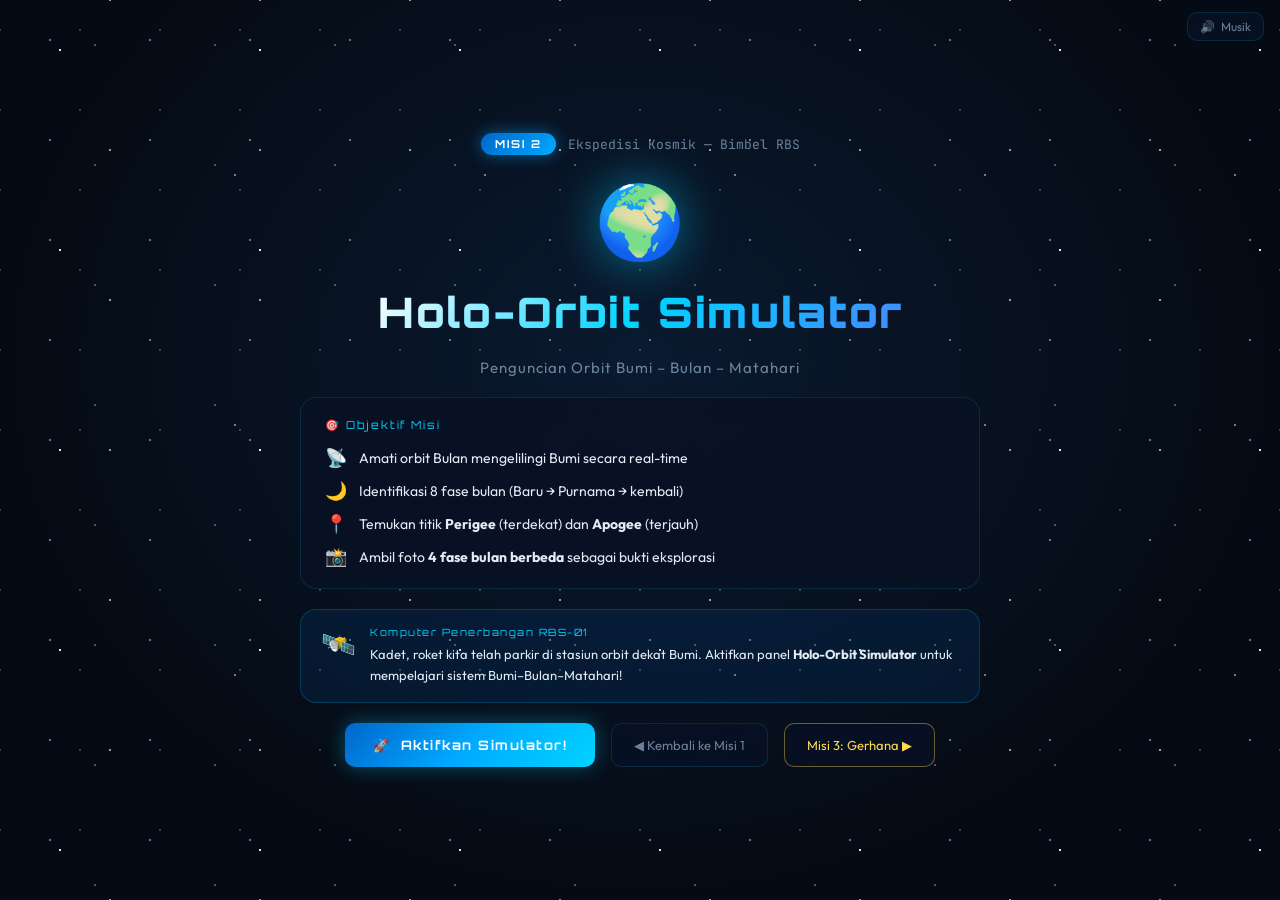
==== misi2.html @ 45ab4b59 "feat: tambahkan Misi 2 (Holo-Orbit Simulator) dan Misi 3 (Detektif Gerhana) serta integrasi navigasi" ====
<!DOCTYPE html>
<html lang="id">
<head>
  <meta charset="UTF-8">
  <meta name="viewport" content="width=device-width, initial-scale=1.0">
  <title>Misi 2: Holo-Orbit Simulator — Bimbel RBS</title>
  <meta name="description" content="Simulasi interaktif orbit Bulan, fase bulan, perigee & apogee untuk siswa Bimbel RBS.">
  <link rel="preconnect" href="https://fonts.googleapis.com">
  <link rel="preconnect" href="https://fonts.gstatic.com" crossorigin>
  <link href="https://fonts.googleapis.com/css2?family=Outfit:wght@300;400;600;700;900&family=Orbitron:wght@400;700;900&family=JetBrains+Mono:wght@400;700&display=swap" rel="stylesheet">
  <link rel="stylesheet" href="misi2.css">
</head>
<body>
<div id="game-container">

  <!-- ═══ Audio Controls ═══ -->
  <div class="audio-controls" id="audio-controls">
    <button id="btn-toggle-audio" class="btn-audio" title="Toggle Musik">
      <span class="audio-icon" id="audio-icon">🔊</span>
      <span class="audio-label" id="audio-label">Musik</span>
    </button>
  </div>

  <!-- ═══ SCREEN: Intro / Mission Select ═══ -->
  <div id="screen-intro" class="screen active">
    <div class="stars-bg"></div>
    <div class="intro-content">
      <div class="mission-badge-row">
        <span class="mission-num-pill">MISI 2</span>
        <span class="mission-chain">Ekspedisi Kosmik — Bimbel RBS</span>
      </div>
      <div class="intro-logo">🌍</div>
      <h1 class="intro-title">Holo-Orbit Simulator</h1>
      <p class="intro-subtitle">Penguncian Orbit Bumi – Bulan – Matahari</p>

      <div class="intro-objectives">
        <div class="obj-header">🎯 Objektif Misi</div>
        <div class="obj-list">
          <div class="obj-item"><span class="obj-icon">📡</span><span>Amati orbit Bulan mengelilingi Bumi secara real-time</span></div>
          <div class="obj-item"><span class="obj-icon">🌙</span><span>Identifikasi 8 fase bulan (Baru → Purnama → kembali)</span></div>
          <div class="obj-item"><span class="obj-icon">📍</span><span>Temukan titik <strong>Perigee</strong> (terdekat) dan <strong>Apogee</strong> (terjauh)</span></div>
          <div class="obj-item"><span class="obj-icon">📸</span><span>Ambil foto <strong>4 fase bulan berbeda</strong> sebagai bukti eksplorasi</span></div>
        </div>
      </div>

      <div class="narration-box-intro">
        <div class="narration-avatar">🛰️</div>
        <div class="narration-text-wrap">
          <div class="narration-speaker">Komputer Penerbangan RBS-01</div>
          <p>Kadet, roket kita telah parkir di stasiun orbit dekat Bumi. Aktifkan panel <strong>Holo-Orbit Simulator</strong> untuk mempelajari sistem Bumi–Bulan–Matahari!</p>
        </div>
      </div>

      <div class="intro-buttons">
        <button id="btn-start-mission" class="btn-primary">
          <span>🚀</span> Aktifkan Simulator!
        </button>
        <a href="index.html" class="btn-secondary-link">◀ Kembali ke Misi 1</a>
        <a href="misi3.html" class="btn-secondary-link" style="color: #ffd84d; border-color: rgba(255, 216, 77, 0.4);">Misi 3: Gerhana ▶</a>
      </div>
    </div>
  </div>

  <!-- ═══ SCREEN: Main Simulator ═══ -->
  <div id="screen-sim" class="screen">

    <!-- Top HUD Bar -->
    <div class="hud-top-bar">
      <div class="hud-top-left">
        <span class="hud-mission-tag">🛰️ MISI 2</span>
        <span class="hud-mission-name">Holo-Orbit Simulator</span>
      </div>
      <div class="hud-objectives-mini">
        <span class="obj-mini" id="mini-obj-1" title="Amati orbit">📡</span>
        <span class="obj-mini" id="mini-obj-2" title="8 Fase Bulan">🌙</span>
        <span class="obj-mini" id="mini-obj-3" title="Perigee & Apogee">📍</span>
        <span class="obj-mini" id="mini-obj-4" title="4 Foto Diambil">📸</span>
        <span class="obj-mini-label" id="obj-complete-label"></span>
      </div>
      <div class="hud-top-right">
        <a href="index.html" class="btn-hud">◀ Misi 1</a>
        <a href="misi3.html" class="btn-hud" style="color: var(--cyan); border-color: rgba(0, 212, 255, 0.4);">Misi 3: Gerhana ▶</a>
        <button id="btn-logbook-m2" class="btn-hud">📚 Catatan</button>
      </div>
    </div>

    <!-- Main 3-Column Layout -->
    <div class="sim-layout">

      <!-- LEFT: Control Panel -->
      <div class="control-panel">
        <div class="panel-header"><span class="panel-badge">⚙️</span><span>Panel Kendali Orbit</span></div>

        <div class="control-group">
          <label class="ctrl-label">🔄 Kecepatan Orbit Bulan <span class="ctrl-value" id="val-speed">1.0×</span></label>
          <input type="range" id="slider-speed" class="ctrl-slider" min="0" max="5" step="0.1" value="1">
          <div class="ctrl-hint">Geser untuk mempercepat / memperlambat</div>
        </div>

        <div class="control-group">
          <label class="ctrl-label">📐 Eksentrisitas Orbit <span class="ctrl-value" id="val-ecc">0.05</span></label>
          <input type="range" id="slider-ecc" class="ctrl-slider" min="0" max="0.50" step="0.01" value="0.05">
          <div class="ctrl-hint">Atur elipsitas lintasan (0 = lingkaran sempurna)</div>
        </div>

        <div class="control-group">
          <label class="ctrl-label">📏 Inklinasi Orbit <span class="ctrl-value" id="val-inc">5°</span></label>
          <input type="range" id="slider-inc" class="ctrl-slider" min="0" max="30" step="1" value="5">
          <div class="ctrl-hint">Kemiringan bidang orbit terhadap ekliptika</div>
        </div>

        <div class="ctrl-divider"></div>

        <!-- Perigee / Apogee Stats -->
        <div class="orbital-stats">
          <div class="orbital-stat-card perigee-card" id="card-perigee">
            <div class="os-icon">🔴</div>
            <div class="os-body">
              <div class="os-label">PERIGEE</div>
              <div class="os-value" id="val-perigee">362.600 km</div>
              <div class="os-desc">Titik orbit terdekat</div>
            </div>
          </div>
          <div class="orbital-stat-card apogee-card" id="card-apogee">
            <div class="os-icon">🔵</div>
            <div class="os-body">
              <div class="os-label">APOGEE</div>
              <div class="os-value" id="val-apogee">405.500 km</div>
              <div class="os-desc">Titik orbit terjauh</div>
            </div>
          </div>
        </div>

        <!-- Current Distance -->
        <div class="current-dist-box">
          <div class="cd-label">📡 Jarak Bulan Saat Ini</div>
          <div class="cd-value" id="val-current-dist">384.400 km</div>
          <div class="cd-bar-wrap">
            <div class="cd-bar" id="dist-bar" style="width:50%"></div>
            <span class="cd-bar-label cd-bar-near">Perigee</span>
            <span class="cd-bar-label cd-bar-far">Apogee</span>
          </div>
        </div>

        <div class="ctrl-divider"></div>

        <!-- Gerhana Info Panel -->
        <div class="eclipse-info-panel" id="eclipse-info-panel">
          <div class="eclipse-header">
            <span>🌑 Status Gerhana</span>
          </div>
          <div class="eclipse-status" id="eclipse-status">Tidak ada gerhana</div>
          <div class="eclipse-hint" id="eclipse-hint">Atur posisi Bulan sejajar dengan Matahari–Bumi untuk memicu gerhana!</div>
        </div>

        <div class="ctrl-divider"></div>

        <button id="btn-pause" class="btn-ctrl-primary">
          <span id="pause-icon">⏸️</span> <span id="pause-label">Pause Simulasi</span>
        </button>
        <button id="btn-reset" class="btn-ctrl-secondary">🔄 Reset Orbit</button>
      </div>

      <!-- CENTER: Canvas Viewport -->
      <div class="canvas-viewport">
        <div class="scanline-overlay"></div>
        <canvas id="orbit-canvas"></canvas>

        <!-- Phase Overlay (top left of canvas) -->
        <div class="phase-overlay" id="phase-overlay">
          <div class="phase-icon-large" id="phase-icon-large">🌑</div>
          <div class="phase-name-display" id="phase-name-display">Bulan Baru</div>
          <div class="phase-angle-display" id="phase-angle-display">0°</div>
        </div>

        <!-- Event Toast -->
        <div class="orbital-event-toast hidden" id="orbital-event-toast">
          <span id="event-toast-icon">📍</span>
          <span id="event-toast-text">Mencapai Perigee!</span>
        </div>

        <!-- Eclipse Toast -->
        <div class="eclipse-event-toast hidden" id="eclipse-event-toast">
          <span id="eclipse-toast-icon">🌑</span>
          <span id="eclipse-toast-text">Gerhana Matahari Terdeteksi!</span>
        </div>

        <!-- Zoom Controls -->
        <div class="zoom-controls">
          <button id="btn-zoom-in" class="btn-zoom">+</button>
          <button id="btn-zoom-out" class="btn-zoom">−</button>
          <span class="zoom-label" id="zoom-label">1.0×</span>
        </div>
      </div>

      <!-- RIGHT: Phase Panel & Camera -->
      <div class="phase-panel">
        <div class="panel-header"><span class="panel-badge">🌙</span><span>8 Fase Bulan</span></div>
        <div class="phase-grid" id="phase-grid">
          <!-- Populated by JS -->
        </div>

        <div class="ctrl-divider"></div>

        <!-- Camera Section -->
        <div class="camera-section">
          <div class="panel-header"><span class="panel-badge">📸</span><span>Kamera Misi</span></div>
          <div class="camera-preview" id="camera-preview">
            <div class="camera-reticle">
              <span class="rc rc-tl"></span><span class="rc rc-tr"></span>
              <span class="rc rc-bl"></span><span class="rc rc-br"></span>
            </div>
            <div class="cam-moon-view" id="cam-moon-view">
              <div class="cam-moon-graphic" id="cam-moon-graphic">🌑</div>
            </div>
            <div class="cam-data-bar">
              <span id="cam-phase-label">Bulan Baru</span>
              <span id="cam-angle-label">0°</span>
            </div>
          </div>

          <button id="btn-capture" class="btn-capture">
            <span>📸</span> Ambil Foto Fase Bulan
          </button>
          <div class="capture-counter">
            Foto: <span id="capture-count">0</span>/4 target
            <span class="unique-badge" id="unique-badge"></span>
          </div>

          <!-- Photo Gallery -->
          <div class="photo-gallery" id="photo-gallery"></div>
        </div>

        <div class="ctrl-divider"></div>

        <!-- Mission Status -->
        <div class="mission-status-box">
          <div class="ms-title">📋 Progress Misi</div>
          <div class="ms-bar-wrap"><div class="ms-bar" id="ms-bar"></div></div>
          <div class="ms-percent" id="ms-percent">0%</div>
        </div>
        <button id="btn-complete" class="btn-complete hidden">🏆 Selesaikan Misi!</button>
      </div>

    </div><!-- .sim-layout -->

    <!-- Bottom Ticker -->
    <div class="bottom-ticker">
      <span class="ticker-label">🛰️ KOMPUTER:</span>
      <span class="ticker-text" id="ticker-text">Sistem Holo-Orbit aktif. Gunakan slider untuk mengatur orbit!</span>
    </div>
  </div>

  <!-- ═══ SCREEN: Mission Complete ═══ -->
  <div id="screen-complete" class="screen">
    <div class="stars-bg"></div>
    <div class="complete-content">
      <div class="complete-badge">🏅</div>
      <h2>Misi 2 Selesai!</h2>
      <p class="complete-sub">Holo-Orbit Simulator berhasil dioperasikan, Kadet!</p>

      <div class="complete-stats-grid" id="complete-stats"></div>

      <div class="gallery-recap">
        <h3>📷 Koleksi Foto Astronomimu</h3>
        <div class="gallery-recap-grid" id="gallery-recap-grid"></div>
      </div>

      <div class="complete-certificate">
        <div class="cert-mini-header">
          <span class="cert-rbs">BIMBEL RBS</span> — Sertifikat Penyelesaian Misi
        </div>
        <div class="cert-cadet-name" id="cert-cadet-name">—</div>
        <div class="cert-mission">telah menyelesaikan Misi 2: Holo-Orbit Simulator</div>
        <div class="cert-grade" id="cert-grade">Predikat: —</div>
      </div>

      <div class="complete-actions">
        <a href="misi3.html" id="btn-next-mission" class="btn-primary" style="text-decoration: none;">
          🚀 Lanjut ke Misi 3: Detektif Gerhana
        </a>
        <button id="btn-replay-m2" class="btn-secondary">🔄 Ulangi Misi 2</button>
        <a href="index.html" class="btn-secondary-link">🏠 Kembali ke Misi 1</a>
      </div>
    </div>
  </div>

  <!-- ═══ SCREEN: Logbook ═══ -->
  <div id="screen-logbook" class="screen">
    <div class="logbook-content">
      <h2>📚 Catatan Ilmiah Orbit</h2>
      <p class="logbook-sub">Data Sistem Bumi – Bulan – Matahari</p>

      <div class="logbook-grid">
        <div class="logbook-card">
          <div class="lc-icon">🌍</div>
          <div class="lc-title">Planet Bumi</div>
          <div class="lc-items">
            <div class="lc-row"><span>Jarak ke Matahari</span><strong>149,6 juta km (1 AU)</strong></div>
            <div class="lc-row"><span>Kala Revolusi</span><strong>365,25 hari</strong></div>
            <div class="lc-row"><span>Kala Rotasi</span><strong>24 jam</strong></div>
            <div class="lc-row"><span>Kemiringan Sumbu</span><strong>23,5°</strong></div>
          </div>
        </div>
        <div class="logbook-card">
          <div class="lc-icon">🌙</div>
          <div class="lc-title">Bulan (Luna)</div>
          <div class="lc-items">
            <div class="lc-row"><span>Perigee (Terdekat)</span><strong>362.600 km</strong></div>
            <div class="lc-row"><span>Apogee (Terjauh)</span><strong>405.500 km</strong></div>
            <div class="lc-row"><span>Rata-rata Jarak</span><strong>384.400 km</strong></div>
            <div class="lc-row"><span>Periode Orbit</span><strong>27,3 hari</strong></div>
            <div class="lc-row"><span>Siklus Fase (Sinodik)</span><strong>29,5 hari</strong></div>
            <div class="lc-row"><span>Eksentrisitas Orbit</span><strong>0,0549</strong></div>
          </div>
        </div>
        <div class="logbook-card">
          <div class="lc-icon">🌑</div>
          <div class="lc-title">8 Fase Bulan</div>
          <div class="lc-items">
            <div class="lc-row"><span>🌑 Bulan Baru</span><strong>0° – Tak terlihat</strong></div>
            <div class="lc-row"><span>🌒 Sabit Muda</span><strong>45° – ~25% terang</strong></div>
            <div class="lc-row"><span>🌓 Kuartir Pertama</span><strong>90° – Separuh kanan</strong></div>
            <div class="lc-row"><span>🌔 Cembung Muda</span><strong>135° – ~75% terang</strong></div>
            <div class="lc-row"><span>🌕 Bulan Purnama</span><strong>180° – Penuh terang</strong></div>
            <div class="lc-row"><span>🌖 Cembung Tua</span><strong>225° – ~75% terang</strong></div>
            <div class="lc-row"><span>🌗 Kuartir Terakhir</span><strong>270° – Separuh kiri</strong></div>
            <div class="lc-row"><span>🌘 Sabit Tua</span><strong>315° – ~25% terang</strong></div>
          </div>
        </div>
        <div class="logbook-card">
          <div class="lc-icon">🌑</div>
          <div class="lc-title">Gerhana Matahari & Bulan</div>
          <div class="lc-items">
            <div class="lc-row"><span>Gerhana Matahari</span><strong>Bulan di antara Matahari & Bumi (Bulan Baru)</strong></div>
            <div class="lc-row"><span>Gerhana Bulan</span><strong>Bumi di antara Matahari & Bulan (Bulan Purnama)</strong></div>
            <div class="lc-row"><span>Syzygy</span><strong>Konfigurasi tiga benda sejajar lurus</strong></div>
            <div class="lc-row"><span>Umbra</span><strong>Bayangan penuh (gerhana total)</strong></div>
            <div class="lc-row"><span>Penumbra</span><strong>Bayangan sebagian (gerhana parsial)</strong></div>
          </div>
        </div>
      </div>

      <button id="btn-close-logbook" class="btn-secondary">◀ Kembali ke Simulator</button>
    </div>
  </div>

</div><!-- #game-container -->

<script src="misi2.js"></script>
</body>
</html>
---- misi2.css ----
/* ============================================================
   misi2.css — Misi 2: Holo-Orbit Simulator | Bimbel RBS
   Dark space cockpit aesthetic — glassmorphism panels
   ============================================================ */

/* ── Google Fonts ─────────────────────────────────────────── */
@import url('https://fonts.googleapis.com/css2?family=Outfit:wght@300;400;600;700;900&family=Orbitron:wght@400;700;900&family=JetBrains+Mono:wght@400;700&display=swap');

/* ── Reset & Base ─────────────────────────────────────────── */
*, *::before, *::after { box-sizing: border-box; margin: 0; padding: 0; }

:root {
  --cyan:     #00d4ff;
  --cyan-dim: rgba(0, 212, 255, 0.18);
  --cyan-glow:rgba(0, 212, 255, 0.45);
  --gold:     #ffd84d;
  --gold-dim: rgba(255, 216, 77, 0.18);
  --green:    #44dd88;
  --red:      #ff4455;
  --bg:       #050b14;
  --bg2:      #080f1c;
  --panel:    rgba(8, 18, 36, 0.88);
  --panel-b:  rgba(0, 212, 255, 0.14);
  --text:     #e2ecf5;
  --text-dim: rgba(160, 190, 220, 0.65);
  --font:     'Outfit', sans-serif;
  --font-mono:'JetBrains Mono', monospace;
  --font-hud: 'Orbitron', sans-serif;
  --radius:   10px;
  --radius-lg:16px;
  --transition: 0.25s ease;
}

html, body {
  width: 100%; height: 100%; overflow: hidden;
  background: var(--bg);
  font-family: var(--font);
  color: var(--text);
}

#game-container {
  width: 100vw; height: 100vh;
  position: relative; overflow: hidden;
  background: radial-gradient(ellipse at 50% 30%, #0a1628 0%, #050b14 60%, #020609 100%);
}

/* ── Screens ──────────────────────────────────────────────── */
.screen {
  position: absolute; inset: 0;
  display: none; flex-direction: column;
  opacity: 0; transition: opacity 0.4s ease;
}
.screen.active {
  display: flex; opacity: 1;
}

/* ── Stars Background ─────────────────────────────────────── */
.stars-bg {
  position: absolute; inset: 0; overflow: hidden; pointer-events: none;
  background: transparent;
}
.stars-bg::before, .stars-bg::after {
  content: '';
  position: absolute; inset: -50%;
  background-image:
    radial-gradient(circle, rgba(255,255,255,0.9) 1px, transparent 1px),
    radial-gradient(circle, rgba(255,255,255,0.6) 1px, transparent 1px),
    radial-gradient(circle, rgba(200,220,255,0.5) 1px, transparent 1px);
  background-size: 200px 200px, 150px 150px, 100px 100px;
  background-position: 0 0, 75px 75px, 40px 40px;
  animation: starsFloat 80s linear infinite;
}
.stars-bg::after {
  background-size: 250px 250px, 120px 120px, 80px 80px;
  animation-duration: 120s; animation-direction: reverse;
  opacity: 0.5;
}
@keyframes starsFloat { 0%{transform:translate(0,0)} 100%{transform:translate(40px,30px)} }

/* ── Audio Controls ───────────────────────────────────────── */
.audio-controls {
  position: fixed; top: 12px; right: 16px; z-index: 9999;
  display: flex; gap: 8px;
}
.btn-audio {
  display: flex; align-items: center; gap: 6px;
  background: var(--panel); border: 1px solid var(--panel-b);
  border-radius: var(--radius); padding: 6px 12px;
  color: var(--text-dim); font-family: var(--font); font-size: 12px;
  cursor: pointer; transition: var(--transition);
  backdrop-filter: blur(10px);
}
.btn-audio:hover { border-color: var(--cyan); color: var(--cyan); }
.btn-audio.muted { opacity: 0.5; }

/* ═══════════════════════════════════════════════════════════
   SCREEN: INTRO
   ═══════════════════════════════════════════════════════════ */
#screen-intro {
  justify-content: center; align-items: center;
  background: radial-gradient(ellipse at 50% 40%, #0a1a30 0%, #050b14 70%);
}

.intro-content {
  position: relative; z-index: 2;
  display: flex; flex-direction: column; align-items: center;
  gap: 20px; max-width: 680px; width: 90%; text-align: center;
  animation: fadeSlideUp 0.7s ease both;
}
@keyframes fadeSlideUp {
  from { opacity:0; transform:translateY(30px); }
  to   { opacity:1; transform:translateY(0); }
}

.mission-badge-row {
  display: flex; align-items: center; gap: 12px; flex-wrap: wrap; justify-content: center;
}
.mission-num-pill {
  background: linear-gradient(135deg, #0066cc, #00aaff);
  color: #fff; font-family: var(--font-hud); font-size: 11px;
  font-weight: 700; letter-spacing: 2px; padding: 4px 14px;
  border-radius: 20px; box-shadow: 0 0 16px rgba(0,170,255,0.5);
}
.mission-chain {
  color: var(--text-dim); font-size: 13px; font-family: var(--font-mono);
}

.intro-logo {
  font-size: 72px; animation: floatBob 3s ease-in-out infinite;
  filter: drop-shadow(0 0 24px rgba(0,212,255,0.5));
}
@keyframes floatBob {
  0%,100%{transform:translateY(0)} 50%{transform:translateY(-10px)}
}

.intro-title {
  font-family: var(--font-hud); font-size: clamp(26px, 5vw, 42px);
  font-weight: 900; letter-spacing: 2px;
  background: linear-gradient(135deg, #ffffff, #00d4ff, #4488ff);
  -webkit-background-clip: text; -webkit-text-fill-color: transparent;
  background-clip: text;
  text-shadow: none;
}
.intro-subtitle {
  color: var(--text-dim); font-size: 15px; letter-spacing: 1px;
}

.intro-objectives {
  background: var(--panel); border: 1px solid var(--panel-b);
  border-radius: var(--radius-lg); padding: 20px 24px;
  text-align: left; width: 100%; backdrop-filter: blur(12px);
}
.obj-header {
  font-family: var(--font-hud); font-size: 11px; letter-spacing: 2px;
  color: var(--cyan); margin-bottom: 14px;
}
.obj-list { display: flex; flex-direction: column; gap: 10px; }
.obj-item {
  display: flex; align-items: center; gap: 12px;
  font-size: 14px; color: var(--text);
}
.obj-icon { font-size: 18px; flex-shrink: 0; }

.narration-box-intro {
  display: flex; align-items: flex-start; gap: 14px;
  background: rgba(0,100,200,0.12); border: 1px solid rgba(0,212,255,0.2);
  border-radius: var(--radius-lg); padding: 16px 20px;
  width: 100%; text-align: left;
}
.narration-avatar { font-size: 28px; flex-shrink: 0; }
.narration-speaker { font-family: var(--font-hud); font-size: 10px; letter-spacing: 1.5px; color: var(--cyan); margin-bottom: 6px; }
.narration-text-wrap p { font-size: 13px; color: var(--text); line-height: 1.6; }

.intro-buttons {
  display: flex; gap: 16px; flex-wrap: wrap; justify-content: center;
}

/* ── Buttons ──────────────────────────────────────────────── */
.btn-primary {
  display: inline-flex; align-items: center; gap: 10px;
  background: linear-gradient(135deg, #0066cc, #00aaff, #00d4ff);
  color: #fff; font-family: var(--font-hud); font-size: 13px;
  font-weight: 700; letter-spacing: 1.5px;
  border: none; border-radius: var(--radius); padding: 14px 28px;
  cursor: pointer; transition: var(--transition);
  box-shadow: 0 0 20px rgba(0,212,255,0.35);
}
.btn-primary:hover:not(:disabled) {
  transform: translateY(-2px);
  box-shadow: 0 6px 30px rgba(0,212,255,0.55);
}
.btn-primary:disabled {
  opacity: 0.45; cursor: not-allowed; filter: grayscale(0.5);
}

.btn-secondary {
  display: inline-flex; align-items: center; gap: 8px;
  background: var(--panel); border: 1px solid var(--panel-b);
  color: var(--text); font-family: var(--font); font-size: 13px;
  border-radius: var(--radius); padding: 12px 22px;
  cursor: pointer; transition: var(--transition);
  backdrop-filter: blur(10px);
}
.btn-secondary:hover { border-color: var(--cyan); color: var(--cyan); }

.btn-secondary-link {
  display: inline-flex; align-items: center; gap: 8px;
  background: var(--panel); border: 1px solid var(--panel-b);
  color: var(--text-dim); font-family: var(--font); font-size: 13px;
  text-decoration: none; border-radius: var(--radius); padding: 12px 22px;
  transition: var(--transition); backdrop-filter: blur(10px);
}
.btn-secondary-link:hover { border-color: var(--cyan); color: var(--cyan); }

/* ═══════════════════════════════════════════════════════════
   SCREEN: SIMULATOR
   ═══════════════════════════════════════════════════════════ */
#screen-sim {
  flex-direction: column;
  background: radial-gradient(ellipse at 50% 20%, #081428 0%, #050b14 60%);
}

/* ── Top HUD Bar ──────────────────────────────────────────── */
.hud-top-bar {
  display: flex; align-items: center; justify-content: space-between;
  height: 48px; padding: 0 16px;
  background: rgba(4, 10, 22, 0.92);
  border-bottom: 1px solid rgba(0, 212, 255, 0.2);
  flex-shrink: 0; gap: 12px; flex-wrap: nowrap;
}
.hud-top-left {
  display: flex; align-items: center; gap: 10px; flex-shrink: 0;
}
.hud-mission-tag {
  font-family: var(--font-hud); font-size: 10px; letter-spacing: 2px;
  color: var(--cyan); background: var(--cyan-dim); border: 1px solid var(--cyan);
  padding: 3px 10px; border-radius: 20px;
}
.hud-mission-name {
  font-family: var(--font-hud); font-size: 12px; color: var(--text); letter-spacing: 1px;
}
.hud-objectives-mini {
  display: flex; align-items: center; gap: 6px;
}
.obj-mini {
  font-size: 18px; opacity: 0.35; transition: var(--transition);
  filter: grayscale(1); cursor: default;
}
.obj-mini.done {
  opacity: 1; filter: grayscale(0);
  filter: drop-shadow(0 0 8px var(--cyan));
}
.obj-mini-label {
  font-family: var(--font-hud); font-size: 10px; color: var(--green); letter-spacing: 1px; margin-left: 4px;
}
.hud-top-right {
  display: flex; align-items: center; gap: 8px; flex-shrink: 0;
}
.btn-hud {
  display: inline-flex; align-items: center; gap: 6px;
  background: rgba(0,212,255,0.08); border: 1px solid rgba(0,212,255,0.25);
  color: var(--text); font-family: var(--font); font-size: 11px;
  border-radius: 6px; padding: 5px 12px; cursor: pointer;
  text-decoration: none; transition: var(--transition);
}
.btn-hud:hover { border-color: var(--cyan); color: var(--cyan); background: rgba(0,212,255,0.15); }

/* ── Main 3-Column Layout ─────────────────────────────────── */
.sim-layout {
  display: grid;
  grid-template-columns: 230px 1fr 230px;
  gap: 0;
  flex: 1;
  overflow: hidden;
  min-height: 0;
}

/* ── Panels (Left & Right) ────────────────────────────────── */
.control-panel, .phase-panel {
  background: rgba(4, 12, 28, 0.94);
  border-right: 1px solid rgba(0,212,255,0.12);
  overflow-y: auto; overflow-x: hidden;
  padding: 14px;
  display: flex; flex-direction: column; gap: 10px;
  scrollbar-width: thin;
  scrollbar-color: rgba(0,212,255,0.3) transparent;
}
.phase-panel { border-right: none; border-left: 1px solid rgba(0,212,255,0.12); }

.panel-header {
  display: flex; align-items: center; gap: 8px;
  font-family: var(--font-hud); font-size: 10px; letter-spacing: 1.5px;
  color: var(--cyan); text-transform: uppercase;
  padding-bottom: 8px; border-bottom: 1px solid rgba(0,212,255,0.12);
}
.panel-badge { font-size: 14px; }

/* ── Sliders & Controls ───────────────────────────────────── */
.control-group { display: flex; flex-direction: column; gap: 6px; }
.ctrl-label {
  display: flex; justify-content: space-between; align-items: center;
  font-size: 11px; color: var(--text-dim); letter-spacing: 0.3px;
}
.ctrl-value {
  font-family: var(--font-mono); font-size: 11px; color: var(--cyan);
  background: var(--cyan-dim); padding: 2px 7px; border-radius: 4px;
}
.ctrl-slider {
  -webkit-appearance: none; width: 100%; height: 4px;
  background: rgba(255,255,255,0.1); border-radius: 2px; outline: none;
  cursor: pointer;
}
.ctrl-slider::-webkit-slider-thumb {
  -webkit-appearance: none; width: 14px; height: 14px;
  border-radius: 50%; background: var(--cyan);
  box-shadow: 0 0 8px var(--cyan-glow); cursor: pointer;
  transition: transform 0.15s;
}
.ctrl-slider::-webkit-slider-thumb:hover { transform: scale(1.2); }
.ctrl-hint { font-size: 10px; color: rgba(140,175,210,0.5); }

.ctrl-divider {
  height: 1px; background: rgba(0,212,255,0.1); margin: 2px 0;
}

/* ── Orbital Stats ────────────────────────────────────────── */
.orbital-stats { display: flex; flex-direction: column; gap: 8px; }
.orbital-stat-card {
  display: flex; align-items: center; gap: 10px;
  background: rgba(255,255,255,0.04); border-radius: var(--radius);
  padding: 10px 12px; border: 1px solid transparent;
  transition: var(--transition);
}
.perigee-card { border-color: rgba(255,80,80,0.2); }
.apogee-card  { border-color: rgba(80,140,255,0.2); }
.orbital-stat-card.active { animation: cardPulse 0.6s ease; }
@keyframes cardPulse {
  0%,100%{transform:scale(1)} 50%{transform:scale(1.04)}
}
.os-icon { font-size: 20px; }
.os-label { font-family: var(--font-hud); font-size: 9px; letter-spacing: 2px; color: var(--text-dim); }
.os-value { font-family: var(--font-mono); font-size: 13px; color: var(--text); font-weight: 700; }
.os-desc  { font-size: 10px; color: var(--text-dim); }

/* ── Current Distance Box ─────────────────────────────────── */
.current-dist-box {
  background: rgba(0,212,255,0.04); border: 1px solid rgba(0,212,255,0.12);
  border-radius: var(--radius); padding: 10px 12px;
  display: flex; flex-direction: column; gap: 6px;
}
.cd-label { font-size: 10px; color: var(--text-dim); }
.cd-value {
  font-family: var(--font-mono); font-size: 14px; color: var(--cyan); font-weight: 700;
}
.cd-bar-wrap {
  position: relative; height: 6px; background: rgba(255,255,255,0.08); border-radius: 3px;
}
.cd-bar {
  height: 100%; background: linear-gradient(90deg, #ff4455, #00d4ff);
  border-radius: 3px; transition: width 0.3s ease;
}
.cd-bar-label {
  position: absolute; top: 10px; font-size: 9px; color: var(--text-dim);
}
.cd-bar-near { left: 0; }
.cd-bar-far  { right: 0; }

/* ── Eclipse Info Panel ───────────────────────────────────── */
.eclipse-info-panel {
  background: rgba(15, 5, 25, 0.7); border: 1px solid rgba(120,80,200,0.3);
  border-radius: var(--radius); padding: 10px 12px;
  display: flex; flex-direction: column; gap: 6px;
}
.eclipse-header {
  font-family: var(--font-hud); font-size: 10px; letter-spacing: 1.5px;
  color: #cc88ff;
}
.eclipse-status {
  font-family: var(--font-mono); font-size: 12px; color: var(--text);
}
.eclipse-info-panel.solar-eclipse { border-color: rgba(255,180,0,0.5); background: rgba(25,15,0,0.8); }
.eclipse-info-panel.solar-eclipse .eclipse-header { color: var(--gold); }
.eclipse-info-panel.lunar-eclipse { border-color: rgba(200,50,50,0.5); background: rgba(25,5,5,0.8); }
.eclipse-info-panel.lunar-eclipse .eclipse-header { color: #ff7766; }
.eclipse-hint { font-size: 10px; color: var(--text-dim); line-height: 1.5; }

/* ── Control Buttons ──────────────────────────────────────── */
.btn-ctrl-primary {
  display: flex; align-items: center; justify-content: center; gap: 8px;
  background: linear-gradient(135deg, #0055aa, #0088dd);
  color: #fff; font-family: var(--font-hud); font-size: 11px; letter-spacing: 1px;
  border: none; border-radius: var(--radius); padding: 10px; cursor: pointer;
  transition: var(--transition); width: 100%;
}
.btn-ctrl-primary:hover { background: linear-gradient(135deg, #0066cc, #00aaff); }
.btn-ctrl-secondary {
  display: flex; align-items: center; justify-content: center; gap: 8px;
  background: rgba(255,255,255,0.05); border: 1px solid rgba(255,255,255,0.1);
  color: var(--text-dim); font-family: var(--font); font-size: 12px;
  border-radius: var(--radius); padding: 9px; cursor: pointer;
  transition: var(--transition); width: 100%;
}
.btn-ctrl-secondary:hover { border-color: var(--cyan); color: var(--cyan); }

/* ═══════════════════════════════════════════════════════════
   CENTER: CANVAS VIEWPORT
   ═══════════════════════════════════════════════════════════ */
.canvas-viewport {
  position: relative; overflow: hidden;
  background: #020810;
}

#orbit-canvas {
  width: 100%; height: 100%; display: block;
}

/* Scanline Overlay (CRT effect) */
.scanline-overlay {
  position: absolute; inset: 0; pointer-events: none; z-index: 3;
  background: repeating-linear-gradient(
    to bottom,
    rgba(0,0,0,0) 0px, rgba(0,0,0,0) 2px,
    rgba(0,0,0,0.05) 2px, rgba(0,0,0,0.05) 4px
  );
}

/* ── Phase Overlay ────────────────────────────────────────── */
.phase-overlay {
  position: absolute; top: 12px; left: 12px; z-index: 5;
  background: rgba(4,10,24,0.82); border: 1px solid var(--panel-b);
  border-radius: var(--radius-lg); padding: 10px 14px;
  display: flex; align-items: center; gap: 10px;
  backdrop-filter: blur(10px);
}
.phase-icon-large { font-size: 32px; transition: all 0.4s ease; }
.phase-name-display {
  font-family: var(--font-hud); font-size: 12px; color: var(--cyan);
  white-space: nowrap;
}
.phase-angle-display {
  font-family: var(--font-mono); font-size: 11px; color: var(--text-dim);
}

/* ── Toasts ───────────────────────────────────────────────── */
.orbital-event-toast, .eclipse-event-toast {
  position: absolute; bottom: 60px; left: 50%; transform: translateX(-50%);
  background: rgba(4, 14, 30, 0.93); border: 1px solid var(--cyan);
  border-radius: 20px; padding: 8px 20px;
  display: flex; align-items: center; gap: 10px;
  font-family: var(--font-hud); font-size: 13px; color: var(--cyan);
  letter-spacing: 1px; z-index: 10;
  animation: toastIn 0.35s ease;
  backdrop-filter: blur(10px);
  white-space: nowrap;
}
.eclipse-event-toast {
  bottom: 108px; border-color: #cc88ff; color: #cc88ff;
}
.eclipse-event-toast.solar { border-color: var(--gold); color: var(--gold); }
.eclipse-event-toast.lunar { border-color: #ff7766; color: #ff7766; }
@keyframes toastIn {
  from { opacity:0; transform: translateX(-50%) translateY(10px); }
  to   { opacity:1; transform: translateX(-50%) translateY(0); }
}
.hidden { display: none !important; }

/* ── Zoom Controls ────────────────────────────────────────── */
.zoom-controls {
  position: absolute; bottom: 12px; right: 12px; z-index: 6;
  display: flex; flex-direction: column; align-items: center; gap: 4px;
}
.btn-zoom {
  width: 30px; height: 30px; border-radius: 50%;
  background: rgba(0,212,255,0.1); border: 1px solid rgba(0,212,255,0.3);
  color: var(--cyan); font-size: 18px; cursor: pointer;
  transition: var(--transition); display: flex; align-items: center; justify-content: center;
}
.btn-zoom:hover { background: rgba(0,212,255,0.25); }
.zoom-label { font-family: var(--font-mono); font-size: 10px; color: var(--text-dim); }

/* ═══════════════════════════════════════════════════════════
   RIGHT: PHASE PANEL
   ═══════════════════════════════════════════════════════════ */
.phase-grid {
  display: grid; grid-template-columns: 1fr 1fr; gap: 6px;
}
.phase-card {
  display: flex; flex-direction: column; align-items: center; gap: 4px;
  background: rgba(255,255,255,0.04); border: 1px solid rgba(255,255,255,0.07);
  border-radius: var(--radius); padding: 8px 6px; cursor: default;
  transition: var(--transition); text-align: center;
}
.phase-card.current {
  border-color: var(--cyan); background: var(--cyan-dim);
  box-shadow: 0 0 12px var(--cyan-glow);
}
.phase-card.seen {
  border-color: rgba(68,221,136,0.4); background: rgba(68,221,136,0.06);
}
.phase-card.captured {
  border-color: var(--gold); background: var(--gold-dim);
}
.phase-emoji { font-size: 22px; }
.phase-name-sm { font-size: 9px; color: var(--text-dim); line-height: 1.3; }
.phase-deg-sm  { font-family: var(--font-mono); font-size: 9px; color: var(--text-dim); }
.phase-status-icon { font-size: 11px; }

/* ── Camera Section ───────────────────────────────────────── */
.camera-section { display: flex; flex-direction: column; gap: 8px; }

.camera-preview {
  position: relative; height: 100px; border-radius: var(--radius);
  background: #010508; border: 1px solid rgba(0,212,255,0.2);
  overflow: hidden; display: flex; flex-direction: column;
}

/* Reticle corners */
.camera-reticle { position: absolute; inset: 0; pointer-events: none; z-index: 2; }
.rc {
  position: absolute; width: 12px; height: 12px;
  border-color: var(--cyan); border-style: solid; border-width: 0;
}
.rc-tl { top:5px; left:5px;  border-top-width:2px; border-left-width:2px; }
.rc-tr { top:5px; right:5px; border-top-width:2px; border-right-width:2px; }
.rc-bl { bottom:5px; left:5px;  border-bottom-width:2px; border-left-width:2px; }
.rc-br { bottom:5px; right:5px; border-bottom-width:2px; border-right-width:2px; }

.cam-moon-view {
  flex: 1; display: flex; align-items: center; justify-content: center;
}
.cam-moon-graphic { font-size: 36px; transition: all 0.4s ease; }
.cam-data-bar {
  display: flex; justify-content: space-between; padding: 4px 8px;
  background: rgba(0,0,0,0.4); font-family: var(--font-mono); font-size: 10px;
  color: var(--text-dim);
}

.btn-capture {
  display: flex; align-items: center; justify-content: center; gap: 8px;
  background: linear-gradient(135deg, #332200, #664400);
  border: 1px solid rgba(255,216,77,0.4); border-radius: var(--radius);
  color: var(--gold); font-family: var(--font-hud); font-size: 11px;
  letter-spacing: 1px; padding: 10px; cursor: pointer; width: 100%;
  transition: var(--transition);
}
.btn-capture:hover {
  background: linear-gradient(135deg, #554400, #887700);
  box-shadow: 0 0 14px rgba(255,216,77,0.3);
}
.btn-capture:active { transform: scale(0.97); }

.capture-counter {
  text-align: center; font-size: 11px; color: var(--text-dim);
  font-family: var(--font-mono);
}
.unique-badge {
  font-size: 10px; color: var(--green); margin-left: 4px;
}

.photo-gallery {
  display: grid; grid-template-columns: repeat(4, 1fr); gap: 5px;
  min-height: 40px;
}
.photo-thumb {
  aspect-ratio: 1; border-radius: 6px;
  background: rgba(255,255,255,0.04); border: 1px solid rgba(255,255,255,0.08);
  display: flex; flex-direction: column; align-items: center; justify-content: center;
  font-size: 18px; gap: 2px;
  position: relative; overflow: hidden; transition: var(--transition);
  animation: photoAppear 0.35s ease;
}
@keyframes photoAppear {
  from { opacity:0; transform: scale(0.7); }
  to   { opacity:1; transform: scale(1); }
}
.photo-thumb:hover { border-color: var(--gold); }
.photo-thumb-label { font-size: 7px; color: var(--text-dim); text-align: center; line-height: 1.1; }
.photo-thumb-badge {
  position: absolute; top: 2px; right: 2px;
  background: var(--gold); color: #000; font-size: 7px;
  border-radius: 3px; padding: 1px 3px;
}

/* ── Mission Status ───────────────────────────────────────── */
.mission-status-box {
  display: flex; flex-direction: column; gap: 6px;
}
.ms-title { font-family: var(--font-hud); font-size: 10px; letter-spacing: 1.5px; color: var(--text-dim); }
.ms-bar-wrap { height: 6px; background: rgba(255,255,255,0.07); border-radius: 3px; overflow: hidden; }
.ms-bar { height: 100%; background: linear-gradient(90deg, var(--cyan), var(--green)); border-radius: 3px; transition: width 0.5s ease; width: 0; }
.ms-percent { font-family: var(--font-mono); font-size: 12px; color: var(--cyan); text-align: right; }

.btn-complete {
  display: flex; align-items: center; justify-content: center; gap: 8px;
  background: linear-gradient(135deg, #004400, #008800);
  border: 1px solid rgba(68,221,136,0.5); border-radius: var(--radius);
  color: var(--green); font-family: var(--font-hud); font-size: 12px;
  letter-spacing: 1px; padding: 12px; cursor: pointer; width: 100%;
  transition: var(--transition); animation: completePulse 1.5s ease infinite;
}
.btn-complete:hover { background: linear-gradient(135deg, #006600, #00aa00); }
@keyframes completePulse {
  0%,100%{box-shadow:0 0 0 0 rgba(68,221,136,0)} 50%{box-shadow:0 0 0 6px rgba(68,221,136,0.2)}
}

/* ── Bottom Ticker ────────────────────────────────────────── */
.bottom-ticker {
  display: flex; align-items: center; gap: 12px;
  height: 34px; padding: 0 16px; flex-shrink: 0;
  background: rgba(4,10,22,0.94);
  border-top: 1px solid rgba(0,212,255,0.12);
  font-size: 12px; overflow: hidden;
}
.ticker-label {
  font-family: var(--font-hud); font-size: 10px; letter-spacing: 1.5px;
  color: var(--cyan); white-space: nowrap; flex-shrink: 0;
}
.ticker-text {
  color: var(--text-dim); white-space: nowrap;
  animation: tickerScroll 20s linear infinite;
}
@keyframes tickerScroll {
  0%{transform:translateX(0)} 100%{transform:translateX(-30%)}
}

/* ═══════════════════════════════════════════════════════════
   SCREEN: COMPLETE
   ═══════════════════════════════════════════════════════════ */
#screen-complete {
  justify-content: center; align-items: center;
  background: radial-gradient(ellipse at 50% 40%, #0a1228 0%, #050b14 70%);
}

.complete-content {
  position: relative; z-index: 2;
  display: flex; flex-direction: column; align-items: center;
  gap: 20px; max-width: 760px; width: 92%; text-align: center;
  max-height: 90vh; overflow-y: auto; padding: 20px;
  scrollbar-width: thin; scrollbar-color: rgba(0,212,255,0.3) transparent;
}

.complete-badge {
  font-size: 64px; animation: badgePop 0.6s cubic-bezier(0.36, 0.07, 0.19, 0.97) both;
}
@keyframes badgePop {
  0%{transform:scale(0) rotate(-180deg)} 80%{transform:scale(1.15) rotate(10deg)} 100%{transform:scale(1) rotate(0)}
}
.complete-content h2 {
  font-family: var(--font-hud); font-size: 28px;
  background: linear-gradient(135deg, #ffffff, #00d4ff, var(--gold));
  -webkit-background-clip: text; -webkit-text-fill-color: transparent; background-clip: text;
}
.complete-sub { color: var(--text-dim); font-size: 14px; }

.complete-stats-grid {
  display: grid; grid-template-columns: repeat(3, 1fr); gap: 12px; width: 100%;
}
.stat-card {
  background: var(--panel); border: 1px solid var(--panel-b); border-radius: var(--radius-lg);
  padding: 16px; display: flex; flex-direction: column; align-items: center; gap: 6px;
  backdrop-filter: blur(10px);
}
.stat-icon { font-size: 28px; }
.stat-num  { font-family: var(--font-hud); font-size: 22px; color: var(--cyan); }
.stat-lbl  { font-size: 11px; color: var(--text-dim); }

.gallery-recap h3 { font-size: 14px; color: var(--text-dim); margin-bottom: 10px; }
.gallery-recap-grid {
  display: flex; gap: 12px; flex-wrap: wrap; justify-content: center;
}
.gallery-recap-item {
  display: flex; flex-direction: column; align-items: center; gap: 4px;
  background: var(--panel); border: 1px solid var(--panel-b);
  border-radius: var(--radius); padding: 12px 16px;
  min-width: 80px;
}
.gri-emoji  { font-size: 32px; }
.gri-phase  { font-size: 11px; color: var(--cyan); font-family: var(--font-hud); }
.gri-angle  { font-size: 10px; color: var(--text-dim); font-family: var(--font-mono); }

.complete-certificate {
  background: linear-gradient(135deg, rgba(5,15,35,0.95), rgba(8,20,45,0.95));
  border: 2px solid var(--gold); border-radius: var(--radius-lg);
  padding: 24px 32px; width: 100%;
  box-shadow: 0 0 30px rgba(255,216,77,0.15), inset 0 0 40px rgba(255,216,77,0.03);
}
.cert-mini-header {
  font-family: var(--font-hud); font-size: 10px; letter-spacing: 2px;
  color: var(--text-dim); margin-bottom: 10px;
}
.cert-rbs { color: var(--gold); font-weight: 700; }
.cert-cadet-name {
  font-family: var(--font-hud); font-size: 22px; color: #fff;
  letter-spacing: 2px; margin: 8px 0;
}
.cert-mission { font-size: 13px; color: var(--text-dim); margin-bottom: 8px; }
.cert-grade { font-family: var(--font-hud); font-size: 14px; color: var(--gold); }

.complete-actions {
  display: flex; gap: 12px; flex-wrap: wrap; justify-content: center;
}

/* ═══════════════════════════════════════════════════════════
   SCREEN: LOGBOOK
   ═══════════════════════════════════════════════════════════ */
#screen-logbook {
  justify-content: center; align-items: center;
  background: radial-gradient(ellipse at 50% 40%, #08122a 0%, #050b14 70%);
}

.logbook-content {
  position: relative; z-index: 2;
  max-width: 900px; width: 94%; padding: 28px;
  display: flex; flex-direction: column; gap: 16px;
  max-height: 90vh; overflow-y: auto;
  scrollbar-width: thin; scrollbar-color: rgba(0,212,255,0.3) transparent;
}

.logbook-content h2 {
  font-family: var(--font-hud); font-size: 22px;
  background: linear-gradient(135deg, #ffffff, #00d4ff);
  -webkit-background-clip: text; -webkit-text-fill-color: transparent; background-clip: text;
}
.logbook-sub { color: var(--text-dim); font-size: 13px; }

.logbook-grid {
  display: grid; grid-template-columns: repeat(2, 1fr); gap: 16px;
}
.logbook-card {
  background: var(--panel); border: 1px solid var(--panel-b); border-radius: var(--radius-lg);
  padding: 18px; display: flex; flex-direction: column; gap: 10px;
  backdrop-filter: blur(10px);
}
.lc-icon  { font-size: 32px; }
.lc-title { font-family: var(--font-hud); font-size: 12px; letter-spacing: 1px; color: var(--cyan); }
.lc-items { display: flex; flex-direction: column; gap: 6px; }
.lc-row   {
  display: flex; justify-content: space-between; align-items: flex-start; gap: 8px;
  font-size: 11px; border-bottom: 1px solid rgba(255,255,255,0.04); padding-bottom: 5px;
}
.lc-row span { color: var(--text-dim); flex: 1; }
.lc-row strong { color: var(--text); text-align: right; }

/* ── Responsive ───────────────────────────────────────────── */
@media (max-width: 900px) {
  .sim-layout {
    grid-template-columns: 200px 1fr 200px;
  }
}
@media (max-width: 700px) {
  .sim-layout {
    grid-template-columns: 1fr;
    grid-template-rows: auto 1fr auto;
  }
  .control-panel, .phase-panel {
    border: none; border-bottom: 1px solid rgba(0,212,255,0.12);
    max-height: 200px;
  }
  .logbook-grid { grid-template-columns: 1fr; }
  .complete-stats-grid { grid-template-columns: repeat(2,1fr); }
}
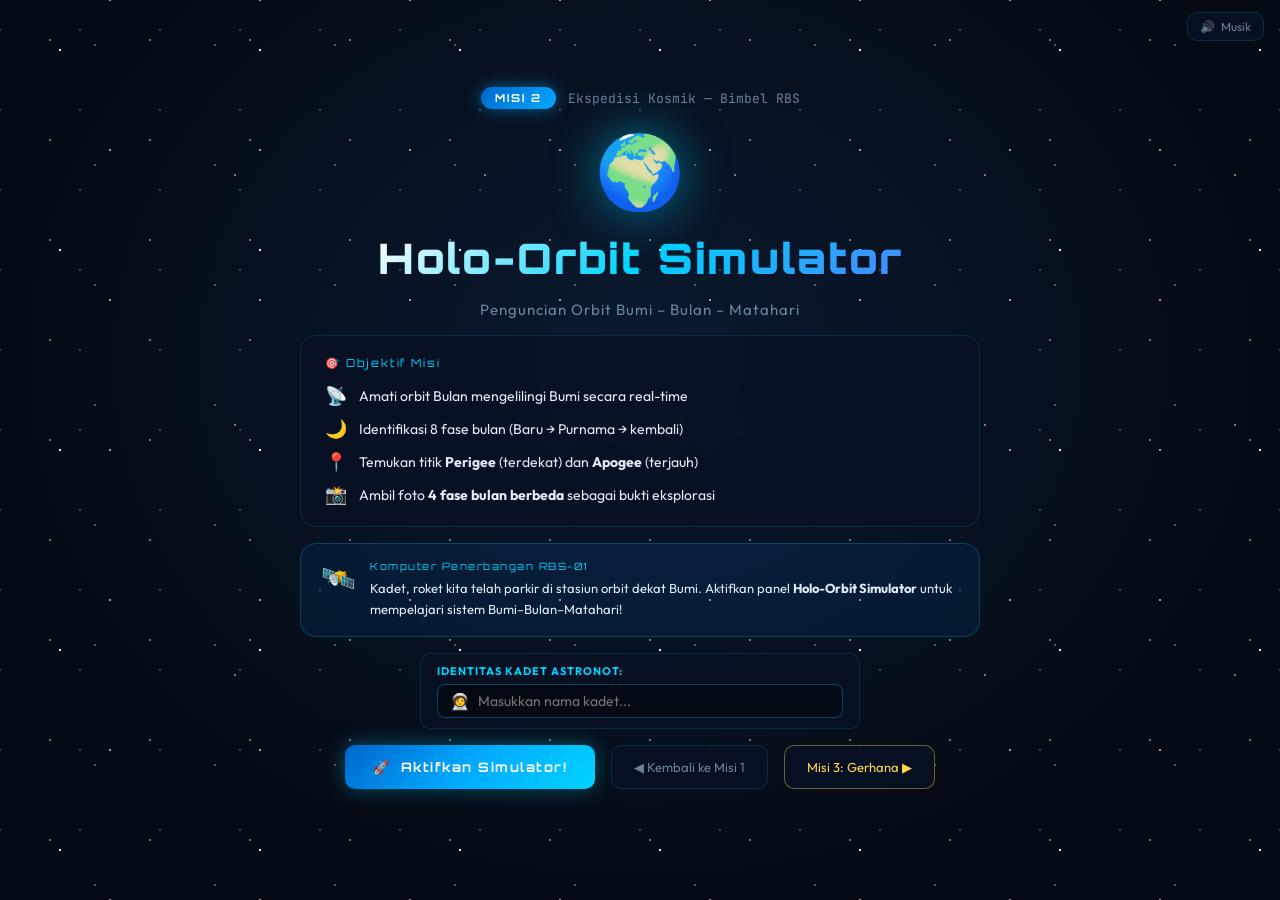
==== commit 641c7c55: "Update Bug" ====
--- a/misi2.html
+++ b/misi2.html
@@ -51,6 +51,15 @@
         </div>
       </div>
 
+      <!-- Cadet Profile Card -->
+      <div class="cadet-intro-card" style="background: var(--panel); border: 1px solid var(--panel-b); border-radius: var(--radius); padding: 10px 16px; width: 100%; max-width: 440px; display: flex; flex-direction: column; gap: 6px; text-align: left; backdrop-filter: blur(10px);">
+        <label for="cadet-name-input-m2" style="font-size: 11px; font-weight: 700; color: var(--cyan); letter-spacing: 1px;">IDENTITAS KADET ASTRONOT:</label>
+        <div style="display: flex; align-items: center; gap: 8px; background: rgba(0,0,0,0.4); border: 1px solid rgba(0,212,255,0.3); border-radius: 8px; padding: 6px 12px;">
+          <span style="font-size: 16px;">🧑‍🚀</span>
+          <input type="text" id="cadet-name-input-m2" placeholder="Masukkan nama kadet..." maxlength="25" style="background: transparent; border: none; color: #fff; font-family: var(--font); font-size: 14px; width: 100%; outline: none;">
+        </div>
+      </div>
+
       <div class="intro-buttons">
         <button id="btn-start-mission" class="btn-primary">
           <span>🚀</span> Aktifkan Simulator!
@@ -69,6 +78,7 @@
       <div class="hud-top-left">
         <span class="hud-mission-tag">🛰️ MISI 2</span>
         <span class="hud-mission-name">Holo-Orbit Simulator</span>
+        <span class="hud-player-tag" id="hud-m2-cadet-name" style="font-size: 11px; color: var(--gold); background: rgba(255,216,77,0.12); border: 1px solid rgba(255,216,77,0.3); padding: 2px 8px; border-radius: 12px; font-weight: 700;">Kadet</span>
       </div>
       <div class="hud-objectives-mini">
         <span class="obj-mini" id="mini-obj-1" title="Amati orbit">📡</span>
--- a/misi2.css
+++ b/misi2.css
@@ -97,14 +97,19 @@
    SCREEN: INTRO
    ═══════════════════════════════════════════════════════════ */
 #screen-intro {
-  justify-content: center; align-items: center;
+  justify-content: flex-start;
+  align-items: center;
+  overflow-y: auto;
+  -webkit-overflow-scrolling: touch;
+  padding: 24px 14px 48px;
   background: radial-gradient(ellipse at 50% 40%, #0a1a30 0%, #050b14 70%);
 }
 
 .intro-content {
   position: relative; z-index: 2;
   display: flex; flex-direction: column; align-items: center;
-  gap: 20px; max-width: 680px; width: 90%; text-align: center;
+  gap: 16px; max-width: 680px; width: 100%; text-align: center;
+  margin: auto;
   animation: fadeSlideUp 0.7s ease both;
 }
 @keyframes fadeSlideUp {
@@ -741,21 +746,216 @@
 .lc-row span { color: var(--text-dim); flex: 1; }
 .lc-row strong { color: var(--text); text-align: right; }
 
-/* ── Responsive ───────────────────────────────────────────── */
-@media (max-width: 900px) {
+/* ── Responsive Mobile-First & Cross-Device ─────────────────── */
+@media (max-width: 992px) {
   .sim-layout {
-    grid-template-columns: 200px 1fr 200px;
-  }
-}
-@media (max-width: 700px) {
+    grid-template-columns: 210px 1fr 230px;
+  }
+}
+
+@media (max-width: 768px) {
+  .hud-top-bar {
+    padding: 8px 74px 8px 10px;
+    flex-wrap: wrap;
+    gap: 6px;
+  }
+  .hud-mission-name {
+    display: none;
+  }
+  .hud-top-right {
+    gap: 4px;
+  }
+  .btn-hud {
+    padding: 4px 8px;
+    font-size: 10px;
+  }
+
   .sim-layout {
+    display: flex;
+    flex-direction: column;
+    overflow-y: auto;
+    -webkit-overflow-scrolling: touch;
+    flex: 1;
+    height: auto;
+  }
+
+  .center-viewport {
+    order: 1;
+    min-height: 290px;
+    height: 38vh;
+    flex-shrink: 0;
+    position: relative;
+    border-bottom: 1px solid rgba(0, 212, 255, 0.15);
+  }
+
+  .phase-panel {
+    order: 2;
+    max-height: none;
+    overflow: visible;
+    border-left: none;
+    border-top: 1px solid rgba(0, 212, 255, 0.15);
+    padding: 14px 12px;
+  }
+
+  .control-panel {
+    order: 3;
+    max-height: none;
+    overflow: visible;
+    border-right: none;
+    border-top: 1px solid rgba(0, 212, 255, 0.15);
+    padding: 14px 12px;
+  }
+
+  .btn-capture {
+    min-height: 44px;
+    touch-action: manipulation;
+  }
+
+  .ctrl-slider {
+    height: 6px;
+    padding: 6px 0;
+  }
+
+  .ctrl-slider::-webkit-slider-thumb {
+    width: 20px;
+    height: 20px;
+  }
+
+  /* Screen Complete Mobile */
+  #screen-complete {
+    overflow-y: auto;
+    -webkit-overflow-scrolling: touch;
+    padding: 20px 12px 48px;
+    justify-content: flex-start;
+  }
+
+  .complete-card {
+    margin: auto;
+    width: 100%;
+    max-width: 100%;
+    padding: 18px 14px;
+  }
+
+  .complete-certificate {
+    padding: 16px 14px;
+  }
+
+  .cert-cadet-name {
+    font-size: 18px;
+  }
+
+  .complete-stats-grid {
+    grid-template-columns: repeat(2, 1fr);
+    gap: 8px;
+  }
+
+  .gallery-recap-grid {
+    grid-template-columns: repeat(2, 1fr);
+    gap: 8px;
+  }
+
+  /* Screen Logbook Mobile */
+  #screen-logbook {
+    overflow-y: auto;
+    -webkit-overflow-scrolling: touch;
+    padding: 20px 12px 40px;
+    justify-content: flex-start;
+  }
+
+  .logbook-content {
+    margin: auto;
+    padding: 16px 12px;
+    width: 100%;
+    max-height: none;
+  }
+
+  .logbook-grid {
     grid-template-columns: 1fr;
-    grid-template-rows: auto 1fr auto;
-  }
-  .control-panel, .phase-panel {
-    border: none; border-bottom: 1px solid rgba(0,212,255,0.12);
-    max-height: 200px;
-  }
-  .logbook-grid { grid-template-columns: 1fr; }
-  .complete-stats-grid { grid-template-columns: repeat(2,1fr); }
-}
+    gap: 12px;
+  }
+}
+
+@media (max-width: 480px) {
+  .hud-top-bar {
+    padding: 6px 70px 6px 6px;
+  }
+  .hud-player-tag {
+    font-size: 9px !important;
+    padding: 1px 6px !important;
+  }
+  .obj-mini {
+    font-size: 15px;
+  }
+  .btn-hud {
+    padding: 3px 6px;
+    font-size: 9px;
+  }
+  .intro-title {
+    font-size: 24px;
+  }
+  .intro-logo {
+    font-size: 52px;
+  }
+  .intro-objectives {
+    padding: 14px 12px;
+  }
+  .obj-item {
+    font-size: 12px;
+  }
+  .complete-stats-grid {
+    grid-template-columns: 1fr;
+  }
+  .complete-actions {
+    flex-direction: column;
+    width: 100%;
+  }
+  .complete-actions a,
+  .complete-actions button {
+    width: 100%;
+    justify-content: center;
+  }
+}
+
+/* ── Print Media Query for Certificate ─────────────────────── */
+@media print {
+  body {
+    background: #ffffff !important;
+    color: #000000 !important;
+    -webkit-print-color-adjust: exact !important;
+    print-color-adjust: exact !important;
+  }
+  .audio-controls,
+  #screen-intro,
+  #screen-sim,
+  #screen-logbook,
+  .stars-bg,
+  .complete-trophy,
+  .complete-actions,
+  .btn-hud,
+  button,
+  a {
+    display: none !important;
+  }
+  #screen-complete {
+    display: block !important;
+    position: static !important;
+    padding: 0 !important;
+    background: none !important;
+  }
+  .complete-card {
+    background: #ffffff !important;
+    border: none !important;
+    box-shadow: none !important;
+    padding: 0 !important;
+    max-width: 100% !important;
+  }
+  .complete-certificate {
+    background: #ffffff !important;
+    border: 3px solid #d4af37 !important;
+    color: #000000 !important;
+    box-shadow: none !important;
+  }
+  .cert-cadet-name {
+    color: #0a1f44 !important;
+  }
+}
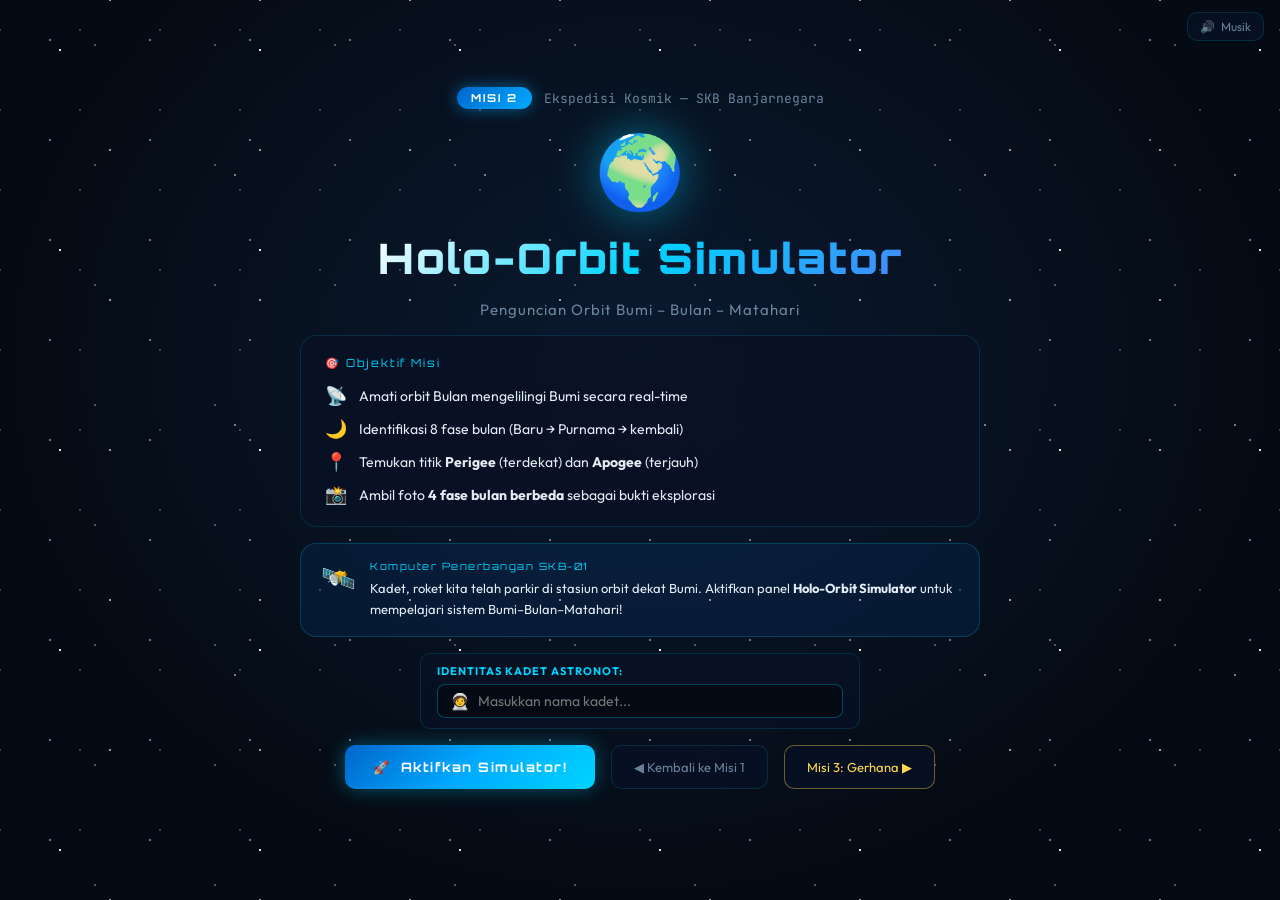
==== commit 916726df: "Fix Misi 3 tablet responsiveness and rebrand to SKB Banjarnegara" ====
--- a/misi2.html
+++ b/misi2.html
@@ -3,8 +3,8 @@
 <head>
   <meta charset="UTF-8">
   <meta name="viewport" content="width=device-width, initial-scale=1.0">
-  <title>Misi 2: Holo-Orbit Simulator — Bimbel RBS</title>
-  <meta name="description" content="Simulasi interaktif orbit Bulan, fase bulan, perigee & apogee untuk siswa Bimbel RBS.">
+  <title>Misi 2: Holo-Orbit Simulator — SKB Banjarnegara</title>
+  <meta name="description" content="Simulasi interaktif orbit Bulan, fase bulan, perigee & apogee untuk siswa SKB Banjarnegara.">
   <link rel="preconnect" href="https://fonts.googleapis.com">
   <link rel="preconnect" href="https://fonts.gstatic.com" crossorigin>
   <link href="https://fonts.googleapis.com/css2?family=Outfit:wght@300;400;600;700;900&family=Orbitron:wght@400;700;900&family=JetBrains+Mono:wght@400;700&display=swap" rel="stylesheet">
@@ -27,7 +27,7 @@
     <div class="intro-content">
       <div class="mission-badge-row">
         <span class="mission-num-pill">MISI 2</span>
-        <span class="mission-chain">Ekspedisi Kosmik — Bimbel RBS</span>
+        <span class="mission-chain">Ekspedisi Kosmik — SKB Banjarnegara</span>
       </div>
       <div class="intro-logo">🌍</div>
       <h1 class="intro-title">Holo-Orbit Simulator</h1>
@@ -46,7 +46,7 @@
       <div class="narration-box-intro">
         <div class="narration-avatar">🛰️</div>
         <div class="narration-text-wrap">
-          <div class="narration-speaker">Komputer Penerbangan RBS-01</div>
+          <div class="narration-speaker">Komputer Penerbangan SKB-01</div>
           <p>Kadet, roket kita telah parkir di stasiun orbit dekat Bumi. Aktifkan panel <strong>Holo-Orbit Simulator</strong> untuk mempelajari sistem Bumi–Bulan–Matahari!</p>
         </div>
       </div>
@@ -88,17 +88,18 @@
         <span class="obj-mini-label" id="obj-complete-label"></span>
       </div>
       <div class="hud-top-right">
+        <button id="btn-tutorial-m2" class="btn-hud" title="Buka Panduan Holo-Orbit">❓ Panduan</button>
+        <button id="btn-logbook-m2" class="btn-hud">📚 Catatan</button>
         <a href="index.html" class="btn-hud">◀ Misi 1</a>
         <a href="misi3.html" class="btn-hud" style="color: var(--cyan); border-color: rgba(0, 212, 255, 0.4);">Misi 3: Gerhana ▶</a>
-        <button id="btn-logbook-m2" class="btn-hud">📚 Catatan</button>
       </div>
     </div>
 
     <!-- Main 3-Column Layout -->
-    <div class="sim-layout">
+    <div class="sim-layout" id="sim-layout" data-active-tab="phase">
 
       <!-- LEFT: Control Panel -->
-      <div class="control-panel">
+      <div class="control-panel" id="control-panel">
         <div class="panel-header"><span class="panel-badge">⚙️</span><span>Panel Kendali Orbit</span></div>
 
         <div class="control-group">
@@ -172,7 +173,7 @@
       </div>
 
       <!-- CENTER: Canvas Viewport -->
-      <div class="canvas-viewport">
+      <div class="canvas-viewport" id="canvas-viewport">
         <div class="scanline-overlay"></div>
         <canvas id="orbit-canvas"></canvas>
 
@@ -203,8 +204,21 @@
         </div>
       </div>
 
+      <!-- Mobile Tab Switcher (Visible on mobile/tablet <= 900px) -->
+      <div class="mobile-sim-tabs" id="mobile-sim-tabs">
+        <button class="m-tab-btn active" id="btn-tab-phase" data-tab="phase" type="button">
+          <span class="m-tab-icon">📸</span>
+          <span class="m-tab-text">Kamera &amp; Fase</span>
+          <span class="m-tab-badge" id="m-tab-badge-photos">0/4</span>
+        </button>
+        <button class="m-tab-btn" id="btn-tab-ctrl" data-tab="ctrl" type="button">
+          <span class="m-tab-icon">⚙️</span>
+          <span class="m-tab-text">Kendali Orbit</span>
+        </button>
+      </div>
+
       <!-- RIGHT: Phase Panel & Camera -->
-      <div class="phase-panel">
+      <div class="phase-panel" id="phase-panel">
         <div class="panel-header"><span class="panel-badge">🌙</span><span>8 Fase Bulan</span></div>
         <div class="phase-grid" id="phase-grid">
           <!-- Populated by JS -->
@@ -259,6 +273,76 @@
       <span class="ticker-label">🛰️ KOMPUTER:</span>
       <span class="ticker-text" id="ticker-text">Sistem Holo-Orbit aktif. Gunakan slider untuk mengatur orbit!</span>
     </div>
+
+    <!-- Holo-Orbit Tutorial / Onboarding Modal -->
+    <div id="holo-tutorial-modal" class="tutorial-overlay hidden">
+      <div class="tutorial-backdrop" id="m2-tutorial-backdrop"></div>
+      <div class="tutorial-card">
+        <button id="btn-m2-tutorial-x" class="tutorial-close-btn" title="Tutup Panduan" aria-label="Tutup Panduan">✕</button>
+        
+        <div class="tutorial-header">
+          <div class="tutorial-ai-badge">
+            <span class="tutorial-ai-icon">🛰️</span>
+            <span class="status-dot"></span>
+            <span class="tutorial-ai-text">KOMPUTER PENERBANGAN SKB-01</span>
+          </div>
+          <h2 class="tutorial-title">Panduan Holo-Orbit Simulator</h2>
+          <p class="tutorial-subtitle">Halo Kadet <strong id="m2-tutorial-cadet-name">Astronot</strong>! Kuasai dinamika orbit Bulan mengelilingi Bumi dan fenomena gerhana dengan 4 langkah misi berikut:</p>
+        </div>
+
+        <div class="tutorial-steps-grid">
+          <!-- Step 1 -->
+          <div class="tutorial-step-card">
+            <div class="step-num-badge">1</div>
+            <div class="step-icon">⚙️</div>
+            <div class="step-content">
+              <h4>Atur Parameter Orbit</h4>
+              <p>Gunakan panel kendali untuk mengubah <strong>Kecepatan Orbit</strong>, <strong>Eksentrisitas</strong> (kelonjongan elips), dan <strong>Inklinasi</strong> sudut kemiringan bidang orbit.</p>
+            </div>
+          </div>
+
+          <!-- Step 2 -->
+          <div class="tutorial-step-card">
+            <div class="step-num-badge">2</div>
+            <div class="step-icon">📍</div>
+            <div class="step-content">
+              <h4>Amati Perigee &amp; Apogee</h4>
+              <p>Perhatikan jarak orbit Bulan secara real-time. Temukan titik <strong>Perigee</strong> (terdekat ~363.000 km) dan <strong>Apogee</strong> (terjauh ~405.000 km) dari Bumi.</p>
+            </div>
+          </div>
+
+          <!-- Step 3 -->
+          <div class="tutorial-step-card">
+            <div class="step-num-badge">3</div>
+            <div class="step-icon">📸</div>
+            <div class="step-content">
+              <h4>Abadikan 4 Fase Bulan Unik</h4>
+              <p>Bulan berubah fase seiring posisinya terhadap Matahari &amp; Bumi. Klik tombol emas <strong>"📸 Ambil Foto Fase Bulan"</strong> untuk mengumpulkan target <strong>4 fase berbeda</strong>!</p>
+            </div>
+          </div>
+
+          <!-- Step 4 -->
+          <div class="tutorial-step-card">
+            <div class="step-num-badge">4</div>
+            <div class="step-icon">🌑</div>
+            <div class="step-content">
+              <h4>Deteksi Posisi Gerhana</h4>
+              <p>Saat Matahari, Bulan, dan Bumi sejajar sempurna, perhatikan indikator <strong>Gerhana Matahari</strong> atau <strong>Gerhana Bulan</strong> aktif di panel simulator!</p>
+            </div>
+          </div>
+        </div>
+
+        <div class="tutorial-footer">
+          <div class="tutorial-tip">
+            <span class="tip-icon">💡</span>
+            <span>Di perangkat HP, gunakan tab <strong>📸 Kamera &amp; Fase</strong> dan <strong>⚙️ Kendali Orbit</strong>. Panduan ini bisa dibuka kapan saja lewat tombol <strong>❓ Panduan</strong> di bilah atas.</span>
+          </div>
+          <button id="btn-m2-tutorial-start" class="btn-primary btn-tutorial-start">
+            <span>Siap, Operasikan Orbit!</span> 🚀
+          </button>
+        </div>
+      </div>
+    </div>
   </div>
 
   <!-- ═══ SCREEN: Mission Complete ═══ -->
@@ -278,7 +362,7 @@
 
       <div class="complete-certificate">
         <div class="cert-mini-header">
-          <span class="cert-rbs">BIMBEL RBS</span> — Sertifikat Penyelesaian Misi
+          <span class="cert-skb">SKB BANJARNEGARA</span> — Sertifikat Penyelesaian Misi
         </div>
         <div class="cert-cadet-name" id="cert-cadet-name">—</div>
         <div class="cert-mission">telah menyelesaikan Misi 2: Holo-Orbit Simulator</div>
--- a/misi2.css
+++ b/misi2.css
@@ -1,5 +1,5 @@
 /* ============================================================
-   misi2.css — Misi 2: Holo-Orbit Simulator | Bimbel RBS
+   misi2.css — Misi 2: Holo-Orbit Simulator | SKB Banjarnegara
    Dark space cockpit aesthetic — glassmorphism panels
    ============================================================ */
 
@@ -280,6 +280,10 @@
   min-height: 0;
 }
 
+.mobile-sim-tabs {
+  display: none;
+}
+
 /* ── Panels (Left & Right) ────────────────────────────────── */
 .control-panel, .phase-panel {
   background: rgba(4, 12, 28, 0.94);
@@ -311,12 +315,17 @@
   background: var(--cyan-dim); padding: 2px 7px; border-radius: 4px;
 }
 .ctrl-slider {
-  -webkit-appearance: none; width: 100%; height: 4px;
+  -webkit-appearance: none;
+  appearance: none;
+  width: 100%;
+  height: 4px;
   background: rgba(255,255,255,0.1); border-radius: 2px; outline: none;
   cursor: pointer;
 }
 .ctrl-slider::-webkit-slider-thumb {
-  -webkit-appearance: none; width: 14px; height: 14px;
+  -webkit-appearance: none;
+  appearance: none;
+  width: 14px; height: 14px;
   border-radius: 50%; background: var(--cyan);
   box-shadow: 0 0 8px var(--cyan-glow); cursor: pointer;
   transition: transform 0.15s;
@@ -693,6 +702,7 @@
   font-family: var(--font-hud); font-size: 10px; letter-spacing: 2px;
   color: var(--text-dim); margin-bottom: 10px;
 }
+.cert-skb,
 .cert-rbs { color: var(--gold); font-weight: 700; }
 .cert-cadet-name {
   font-family: var(--font-hud); font-size: 22px; color: #fff;
@@ -746,79 +756,581 @@
 .lc-row span { color: var(--text-dim); flex: 1; }
 .lc-row strong { color: var(--text); text-align: right; }
 
+/* ── Tutorial / Onboarding Modal ────────────────────────────── */
+.tutorial-overlay {
+  position: absolute;
+  inset: 0;
+  z-index: 1000;
+  display: flex;
+  align-items: center;
+  justify-content: center;
+  padding: 16px;
+  transition: opacity 0.3s ease, visibility 0.3s ease;
+}
+.tutorial-overlay.hidden {
+  opacity: 0;
+  visibility: hidden;
+  pointer-events: none;
+}
+.tutorial-backdrop {
+  position: absolute;
+  inset: 0;
+  background: rgba(3, 8, 22, 0.85);
+  backdrop-filter: blur(8px);
+  -webkit-backdrop-filter: blur(8px);
+}
+.tutorial-card {
+  position: relative;
+  z-index: 2;
+  width: 100%;
+  max-width: 660px;
+  max-height: 90vh;
+  overflow-y: auto;
+  background: linear-gradient(150deg, rgba(10, 22, 48, 0.98), rgba(5, 12, 28, 0.98));
+  border: 1.5px solid rgba(0, 212, 255, 0.45);
+  border-radius: 20px;
+  box-shadow: 0 20px 50px rgba(0, 0, 0, 0.8), 0 0 35px rgba(0, 212, 255, 0.25);
+  padding: 24px 28px;
+  animation: tutorialPop 0.35s cubic-bezier(0.34, 1.56, 0.64, 1);
+}
+@keyframes tutorialPop {
+  0% { opacity: 0; transform: scale(0.92) translateY(12px); }
+  100% { opacity: 1; transform: scale(1) translateY(0); }
+}
+
+.tutorial-close-btn {
+  position: absolute;
+  top: 16px;
+  right: 18px;
+  width: 34px;
+  height: 34px;
+  border-radius: 50%;
+  background: rgba(255, 255, 255, 0.08);
+  border: 1px solid rgba(255, 255, 255, 0.2);
+  color: #ccddee;
+  font-size: 1.1rem;
+  display: flex;
+  align-items: center;
+  justify-content: center;
+  cursor: pointer;
+  transition: all 0.2s;
+}
+.tutorial-close-btn:hover {
+  background: rgba(255, 68, 102, 0.3);
+  border-color: var(--red);
+  color: #fff;
+  transform: rotate(90deg);
+}
+
+.tutorial-header {
+  margin-bottom: 18px;
+  text-align: left;
+}
+.tutorial-ai-badge {
+  display: inline-flex;
+  align-items: center;
+  gap: 8px;
+  background: rgba(0, 212, 255, 0.12);
+  border: 1px solid rgba(0, 212, 255, 0.35);
+  border-radius: 20px;
+  padding: 4px 12px;
+  font-size: 10px;
+  font-weight: 700;
+  color: var(--cyan);
+  letter-spacing: 0.8px;
+  font-family: var(--font-hud);
+  margin-bottom: 10px;
+}
+.tutorial-ai-icon {
+  font-size: 14px;
+  line-height: 1;
+}
+.status-dot {
+  width: 7px;
+  height: 7px;
+  border-radius: 50%;
+  background: #00ff88;
+  box-shadow: 0 0 8px #00ff88;
+  display: inline-block;
+  animation: pulseDot 1.5s infinite;
+}
+@keyframes pulseDot {
+  0%, 100% { transform: scale(1); opacity: 1; }
+  50% { transform: scale(1.3); opacity: 0.7; }
+}
+
+.tutorial-title {
+  font-family: var(--font-hud);
+  font-size: 1.45rem;
+  font-weight: 800;
+  color: #ffffff;
+  text-shadow: 0 0 16px rgba(0, 212, 255, 0.4);
+  margin-bottom: 6px;
+}
+.tutorial-subtitle {
+  color: var(--text-dim);
+  font-size: 0.88rem;
+  line-height: 1.5;
+}
+.tutorial-subtitle strong {
+  color: var(--gold);
+}
+
+.tutorial-steps-grid {
+  display: grid;
+  grid-template-columns: repeat(2, 1fr);
+  gap: 12px;
+  margin-bottom: 20px;
+}
+.tutorial-step-card {
+  position: relative;
+  background: rgba(255, 255, 255, 0.04);
+  border: 1px solid rgba(0, 180, 255, 0.16);
+  border-radius: 12px;
+  padding: 12px 14px;
+  display: flex;
+  gap: 12px;
+  align-items: flex-start;
+  transition: all 0.25s;
+}
+.tutorial-step-card:hover {
+  background: rgba(0, 212, 255, 0.08);
+  border-color: rgba(0, 212, 255, 0.45);
+  transform: translateY(-2px);
+  box-shadow: 0 6px 16px rgba(0, 0, 0, 0.4);
+}
+.step-num-badge {
+  width: 24px;
+  height: 24px;
+  border-radius: 50%;
+  background: linear-gradient(135deg, var(--cyan), #0066cc);
+  color: #ffffff;
+  font-size: 11px;
+  font-weight: 800;
+  display: flex;
+  align-items: center;
+  justify-content: center;
+  flex-shrink: 0;
+  box-shadow: 0 2px 8px rgba(0, 212, 255, 0.35);
+  margin-top: 1px;
+}
+.step-icon {
+  font-size: 1.5rem;
+  line-height: 1;
+  flex-shrink: 0;
+  margin-top: 2px;
+}
+.step-content {
+  flex: 1;
+}
+.step-content h4 {
+  color: #ffffff;
+  font-size: 0.92rem;
+  font-weight: 700;
+  margin-bottom: 3px;
+  font-family: var(--font-hud);
+}
+.step-content p {
+  color: #b0c4de;
+  font-size: 0.8rem;
+  line-height: 1.4;
+  margin: 0;
+}
+.step-content p strong {
+  color: #eaf6ff;
+}
+
+.tutorial-footer {
+  display: flex;
+  flex-direction: column;
+  gap: 12px;
+  align-items: center;
+  border-top: 1px solid rgba(0, 180, 255, 0.15);
+  padding-top: 16px;
+}
+.tutorial-tip {
+  font-size: 0.82rem;
+  color: var(--text-dim);
+  display: flex;
+  align-items: center;
+  gap: 6px;
+  text-align: center;
+}
+.tutorial-tip strong {
+  color: var(--cyan);
+}
+.btn-tutorial-start {
+  padding: 10px 32px;
+  font-size: 0.95rem;
+  font-weight: 700;
+  border-radius: 25px;
+  box-shadow: 0 4px 18px rgba(0, 212, 255, 0.4);
+  letter-spacing: 0.5px;
+  cursor: pointer;
+  transition: all 0.25s;
+  background: linear-gradient(135deg, #00d4ff, #0066cc);
+  border: none;
+  color: #fff;
+  font-family: var(--font-hud);
+}
+.btn-tutorial-start:hover {
+  transform: translateY(-2px);
+  box-shadow: 0 6px 24px rgba(0, 212, 255, 0.6);
+}
+
 /* ── Responsive Mobile-First & Cross-Device ─────────────────── */
 @media (max-width: 992px) {
   .sim-layout {
-    grid-template-columns: 210px 1fr 230px;
-  }
-}
-
-@media (max-width: 768px) {
+    grid-template-columns: 210px 1fr 220px;
+  }
+}
+
+@media (max-width: 900px) {
+  .audio-controls {
+    position: fixed;
+    top: 6px;
+    right: 8px;
+    z-index: 9999;
+  }
+  .btn-audio {
+    padding: 5px 8px;
+    font-size: 11px;
+    border-radius: 20px;
+    background: rgba(4, 12, 28, 0.92);
+  }
+  .btn-audio .audio-label {
+    display: none;
+  }
+
   .hud-top-bar {
-    padding: 8px 74px 8px 10px;
-    flex-wrap: wrap;
-    gap: 6px;
+    height: 44px;
+    padding: 0 48px 0 8px;
+    display: flex;
+    align-items: center;
+    justify-content: space-between;
+    gap: 4px;
+    flex-wrap: nowrap;
   }
   .hud-mission-name {
     display: none;
   }
+  .hud-mission-tag {
+    font-size: 9px;
+    padding: 2px 6px;
+  }
+  .hud-player-tag {
+    font-size: 9px !important;
+    padding: 1px 6px !important;
+  }
+  .hud-objectives-mini {
+    gap: 4px;
+  }
+  .obj-mini {
+    font-size: 14px;
+  }
   .hud-top-right {
     gap: 4px;
   }
   .btn-hud {
-    padding: 4px 8px;
+    padding: 4px 6px;
+    font-size: 9px;
+    border-radius: 4px;
+  }
+
+  .sim-layout {
+    display: flex !important;
+    flex-direction: column !important;
+    flex: 1;
+    min-height: 0;
+    height: calc(100vh - 44px - 32px);
+    overflow: hidden !important;
+    position: relative;
+  }
+
+  /* Canvas Viewport on Mobile: Visible, Prominent at the top */
+  .canvas-viewport {
+    order: 1 !important;
+    width: 100% !important;
+    height: 38vh !important;
+    min-height: 230px !important;
+    max-height: 320px !important;
+    flex-shrink: 0 !important;
+    position: relative !important;
+    border-bottom: 1px solid rgba(0, 212, 255, 0.2) !important;
+    display: block !important;
+  }
+
+  #orbit-canvas {
+    width: 100% !important;
+    height: 100% !important;
+    display: block !important;
+  }
+
+  .phase-overlay {
+    top: 6px !important;
+    left: 6px !important;
+    padding: 4px 8px !important;
+    gap: 6px !important;
+    border-radius: 8px !important;
+  }
+  .phase-icon-large {
+    font-size: 22px !important;
+  }
+  .phase-name-display {
+    font-size: 11px !important;
+  }
+  .phase-angle-display {
+    font-size: 10px !important;
+  }
+
+  .zoom-controls {
+    bottom: 6px !important;
+    right: 6px !important;
+    gap: 2px;
+  }
+  .btn-zoom {
+    width: 24px;
+    height: 24px;
+    font-size: 13px;
+  }
+  .zoom-label {
+    font-size: 9px;
+    padding: 1px 4px;
+  }
+
+  .orbital-event-toast,
+  .eclipse-event-toast {
+    bottom: 8px;
+    left: 50%;
+    transform: translateX(-50%);
+    font-size: 11px;
+    padding: 4px 10px;
+    max-width: 90%;
+    white-space: nowrap;
+  }
+
+  /* Mobile Tabs Switcher */
+  .mobile-sim-tabs {
+    order: 2 !important;
+    display: flex !important;
+    gap: 8px !important;
+    padding: 6px 10px !important;
+    background: rgba(4, 12, 28, 0.96) !important;
+    border-bottom: 1px solid rgba(0, 212, 255, 0.18) !important;
+    flex-shrink: 0 !important;
+  }
+  .m-tab-btn {
+    flex: 1;
+    display: flex;
+    align-items: center;
+    justify-content: center;
+    gap: 6px;
+    padding: 8px 10px;
+    background: rgba(0, 212, 255, 0.06);
+    border: 1px solid rgba(0, 212, 255, 0.2);
+    border-radius: 8px;
+    color: var(--text-dim);
+    font-family: var(--font-hud);
+    font-size: 11px;
+    letter-spacing: 0.5px;
+    cursor: pointer;
+    transition: var(--transition);
+    -webkit-tap-highlight-color: transparent;
+  }
+  .m-tab-btn.active {
+    background: rgba(0, 212, 255, 0.2);
+    border-color: var(--cyan);
+    color: #ffffff;
+    box-shadow: 0 0 10px rgba(0, 212, 255, 0.35);
+  }
+  .m-tab-badge {
+    background: rgba(255, 216, 77, 0.25);
+    border: 1px solid var(--gold);
+    color: var(--gold);
+    font-family: var(--font-mono);
     font-size: 10px;
-  }
-
-  .sim-layout {
-    display: flex;
-    flex-direction: column;
-    overflow-y: auto;
-    -webkit-overflow-scrolling: touch;
-    flex: 1;
-    height: auto;
-  }
-
-  .center-viewport {
-    order: 1;
-    min-height: 290px;
-    height: 38vh;
-    flex-shrink: 0;
-    position: relative;
-    border-bottom: 1px solid rgba(0, 212, 255, 0.15);
-  }
-
-  .phase-panel {
-    order: 2;
-    max-height: none;
-    overflow: visible;
-    border-left: none;
-    border-top: 1px solid rgba(0, 212, 255, 0.15);
-    padding: 14px 12px;
-  }
-
-  .control-panel {
-    order: 3;
-    max-height: none;
-    overflow: visible;
-    border-right: none;
-    border-top: 1px solid rgba(0, 212, 255, 0.15);
-    padding: 14px 12px;
-  }
-
+    padding: 1px 6px;
+    border-radius: 10px;
+    font-weight: 700;
+  }
+
+  /* Tab Panel Toggling */
+  .sim-layout[data-active-tab="phase"] .phase-panel {
+    display: flex !important;
+    order: 3 !important;
+    flex: 1 !important;
+    min-height: 0 !important;
+    overflow-y: auto !important;
+    -webkit-overflow-scrolling: touch !important;
+    border: none !important;
+    padding: 10px 12px 20px !important;
+  }
+  .sim-layout[data-active-tab="phase"] .control-panel {
+    display: none !important;
+  }
+
+  .sim-layout[data-active-tab="ctrl"] .control-panel {
+    display: flex !important;
+    order: 3 !important;
+    flex: 1 !important;
+    min-height: 0 !important;
+    overflow-y: auto !important;
+    -webkit-overflow-scrolling: touch !important;
+    border: none !important;
+    padding: 10px 12px 20px !important;
+  }
+  .sim-layout[data-active-tab="ctrl"] .phase-panel {
+    display: none !important;
+  }
+
+  /* Reorder and compact Phase Panel */
+  .phase-panel .camera-section {
+    order: 1 !important;
+    margin-bottom: 8px;
+  }
+  .phase-panel > .panel-header:first-of-type {
+    order: 2 !important;
+    margin-top: 4px;
+    font-size: 10px;
+    padding-bottom: 4px;
+  }
+  .phase-panel .phase-grid {
+    order: 3 !important;
+    display: grid !important;
+    grid-template-columns: repeat(4, 1fr) !important;
+    gap: 5px !important;
+    margin-bottom: 8px;
+  }
+  .phase-card {
+    padding: 5px 2px !important;
+    min-height: 52px !important;
+    display: flex !important;
+    flex-direction: column !important;
+    align-items: center !important;
+    justify-content: center !important;
+  }
+  .phase-card .phase-name {
+    font-size: 9px !important;
+    line-height: 1.1 !important;
+    margin: 2px 0 0 !important;
+    text-align: center !important;
+  }
+  .phase-card .phase-deg {
+    display: none !important;
+  }
+  .phase-card .phase-icon {
+    font-size: 16px !important;
+  }
+  .phase-card .phase-status-dot {
+    width: 4px !important;
+    height: 4px !important;
+    margin-top: 2px !important;
+  }
+  .phase-panel .mission-status-box {
+    order: 4 !important;
+    padding: 8px 10px !important;
+    margin-top: 4px;
+  }
+  .phase-panel .btn-complete {
+    order: 5 !important;
+    margin-top: 8px !important;
+    width: 100% !important;
+    min-height: 44px !important;
+  }
+  .phase-panel .ctrl-divider {
+    display: none !important;
+  }
+  .camera-preview {
+    height: 110px !important;
+  }
+  .cam-moon-view {
+    font-size: 46px !important;
+  }
   .btn-capture {
-    min-height: 44px;
+    min-height: 44px !important;
+    font-size: 13px !important;
+    font-weight: 700 !important;
     touch-action: manipulation;
   }
 
+  /* Control Panel Mobile Adjustments */
+  .control-panel .control-group {
+    gap: 4px;
+    margin-bottom: 8px;
+  }
+  .ctrl-label {
+    font-size: 11px;
+  }
   .ctrl-slider {
     height: 6px;
     padding: 6px 0;
-  }
-
+    touch-action: manipulation;
+  }
   .ctrl-slider::-webkit-slider-thumb {
-    width: 20px;
-    height: 20px;
+    width: 22px;
+    height: 22px;
+  }
+  .orbital-stats {
+    display: grid !important;
+    grid-template-columns: 1fr 1fr !important;
+    gap: 8px !important;
+  }
+  .orbital-stat-card {
+    padding: 8px 10px !important;
+    gap: 8px !important;
+  }
+  .os-icon { font-size: 18px; }
+  .os-value { font-size: 12px; }
+  .current-dist-box {
+    padding: 8px 10px;
+  }
+  .eclipse-info-panel {
+    padding: 8px 10px;
+  }
+  .btn-ctrl-primary, .btn-ctrl-secondary {
+    min-height: 42px;
+    font-size: 12px;
+    touch-action: manipulation;
+  }
+
+  /* Bottom Ticker */
+  .bottom-ticker {
+    height: 32px;
+    padding: 0 10px;
+    font-size: 11px;
+  }
+  .ticker-label {
+    font-size: 9px;
+  }
+
+  /* Screen Intro Mobile */
+  #screen-intro {
+    overflow-y: auto;
+    -webkit-overflow-scrolling: touch;
+    padding: 20px 12px 48px;
+    justify-content: flex-start;
+  }
+  .intro-content {
+    width: 100%;
+    max-width: 100%;
+  }
+  .intro-title {
+    font-size: 24px;
+  }
+  .intro-objectives {
+    padding: 14px 12px;
+  }
+  .intro-buttons {
+    flex-direction: column;
+    width: 100%;
+    gap: 8px;
+  }
+  .intro-buttons button,
+  .intro-buttons a {
+    width: 100%;
+    justify-content: center;
+    text-align: center;
+    min-height: 44px;
   }
 
   /* Screen Complete Mobile */
@@ -828,30 +1340,36 @@
     padding: 20px 12px 48px;
     justify-content: flex-start;
   }
-
   .complete-card {
     margin: auto;
     width: 100%;
     max-width: 100%;
     padding: 18px 14px;
   }
-
   .complete-certificate {
     padding: 16px 14px;
   }
-
   .cert-cadet-name {
     font-size: 18px;
   }
-
   .complete-stats-grid {
     grid-template-columns: repeat(2, 1fr);
     gap: 8px;
   }
-
   .gallery-recap-grid {
     grid-template-columns: repeat(2, 1fr);
     gap: 8px;
+  }
+  .complete-actions {
+    flex-direction: column;
+    width: 100%;
+    gap: 8px;
+  }
+  .complete-actions a,
+  .complete-actions button {
+    width: 100%;
+    justify-content: center;
+    min-height: 44px;
   }
 
   /* Screen Logbook Mobile */
@@ -861,58 +1379,54 @@
     padding: 20px 12px 40px;
     justify-content: flex-start;
   }
-
   .logbook-content {
     margin: auto;
     padding: 16px 12px;
     width: 100%;
     max-height: none;
   }
-
-  .logbook-grid {
-    grid-template-columns: 1fr;
-    gap: 12px;
+  /* Tutorial Modal Mobile */
+  .tutorial-card {
+    padding: 18px 14px;
+    max-height: 88vh;
+  }
+  .tutorial-steps-grid {
+    grid-template-columns: 1fr !important;
+    gap: 8px;
+    margin-bottom: 14px;
+  }
+  .tutorial-title {
+    font-size: 1.25rem;
+  }
+  .tutorial-subtitle {
+    font-size: 0.82rem;
   }
 }
 
 @media (max-width: 480px) {
   .hud-top-bar {
-    padding: 6px 70px 6px 6px;
-  }
-  .hud-player-tag {
-    font-size: 9px !important;
-    padding: 1px 6px !important;
-  }
-  .obj-mini {
-    font-size: 15px;
-  }
-  .btn-hud {
-    padding: 3px 6px;
-    font-size: 9px;
-  }
-  .intro-title {
-    font-size: 24px;
-  }
-  .intro-logo {
-    font-size: 52px;
-  }
-  .intro-objectives {
-    padding: 14px 12px;
-  }
-  .obj-item {
-    font-size: 12px;
+    padding: 0 44px 0 6px;
+    height: 42px;
+  }
+  .canvas-viewport {
+    height: 35vh !important;
+    min-height: 210px !important;
   }
   .complete-stats-grid {
     grid-template-columns: 1fr;
   }
-  .complete-actions {
-    flex-direction: column;
-    width: 100%;
-  }
-  .complete-actions a,
-  .complete-actions button {
-    width: 100%;
-    justify-content: center;
+  .orbital-stats {
+    grid-template-columns: 1fr !important;
+  }
+  .obj-mini {
+    font-size: 13px;
+  }
+  .btn-hud {
+    padding: 3px 5px;
+    font-size: 8.5px;
+  }
+  .intro-title {
+    font-size: 22px;
   }
 }
 
